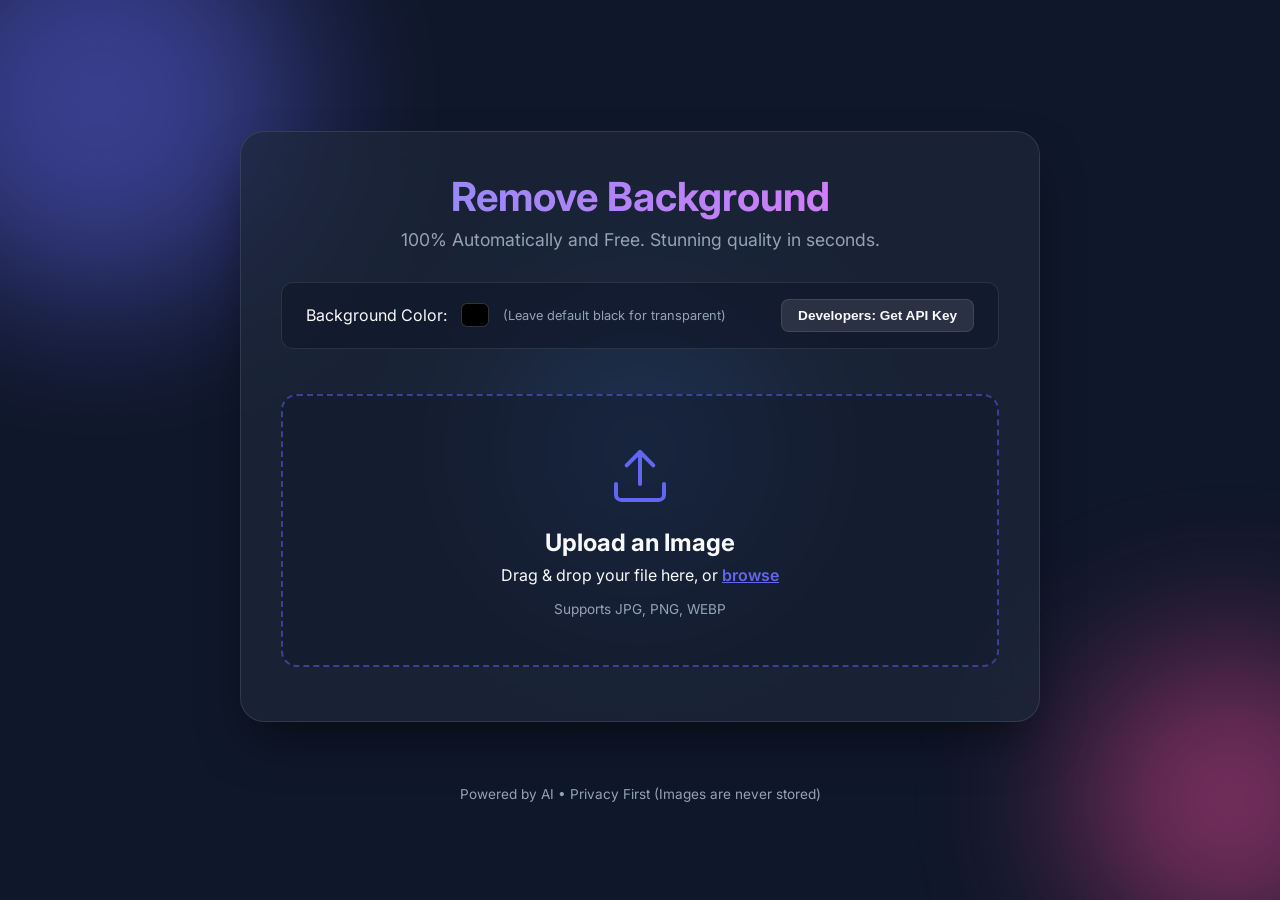
==== static/index.html @ 0b157c98 "Initialize Background Remover application with rembg, FastAPI, and Glassmorphism UI" ====
<!DOCTYPE html>
<html lang="en">
<head>
    <meta charset="UTF-8">
    <meta name="viewport" content="width=device-width, initial-scale=1.0">
    <title>AI Background Remover | Premium Tool</title>
    <!-- Google Fonts: Inter -->
    <link rel="preconnect" href="https://fonts.googleapis.com">
    <link rel="preconnect" href="https://fonts.gstatic.com" crossorigin>
    <link href="https://fonts.googleapis.com/css2?family=Inter:wght@300;400;500;600;700&display=swap" rel="stylesheet">
    <!-- Custom CSS -->
    <link rel="stylesheet" href="/static/style.css">
</head>
<body>
    <div class="background-elements">
        <div class="orb orb-1"></div>
        <div class="orb orb-2"></div>
        <div class="orb orb-3"></div>
    </div>

    <main class="container glass-panel">
        <header class="header">
            <h1>Remove Background</h1>
            <p>100% Automatically and Free. Stunning quality in seconds.</p>
        </header>

        <!-- Options Area -->
        <div class="options-bar">
            <div class="option-group">
                <label for="bg-color">Background Color:</label>
                <input type="color" id="bg-color" value="#000000" class="color-picker">
                <span class="color-hint">(Leave default black for transparent)</span>
            </div>
            <div class="option-group developer-mode">
                <button id="dev-btn" class="btn btn-secondary btn-sm">Developers: Get API Key</button>
            </div>
        </div>

        <!-- Main Workspace -->
        <div class="workspace">
            <!-- Upload Area -->
            <div id="upload-area" class="upload-area active-view">
                <input type="file" id="file-input" accept="image/jpeg, image/png, image/webp" hidden>
                <div class="upload-content" id="drop-zone">
                    <svg xmlns="http://www.w3.org/20MSBuildTools/svg" width="64" height="64" viewBox="0 0 24 24" fill="none" stroke="currentColor" stroke-width="1.5" stroke-linecap="round" stroke-linejoin="round" class="upload-icon">
                        <path d="M21 15v4a2 2 0 0 1-2 2H5a2 2 0 0 1-2-2v-4"></path>
                        <polyline points="17 8 12 3 7 8"></polyline>
                        <line x1="12" y1="3" x2="12" y2="15"></line>
                    </svg>
                    <h3>Upload an Image</h3>
                    <p>Drag & drop your file here, or <span class="browse-text">browse</span></p>
                    <span class="file-limits">Supports JPG, PNG, WEBP</span>
                </div>
            </div>

            <!-- Loading State -->
            <div id="loading-area" class="loading-area hidden">
                <div class="spinner"></div>
                <h3>Processing Image...</h3>
                <p>Our AI is delicately removing the background.</p>
            </div>

            <!-- Result Area -->
            <div id="result-area" class="result-area hidden">
                <div class="image-comparison">
                    <div class="image-wrapper">
                        <span class="badge">Original</span>
                        <img id="original-image" src="" alt="Original">
                    </div>
                    <div class="image-wrapper checkerboard-bg">
                        <span class="badge">Removed Background</span>
                        <img id="processed-image" src="" alt="Processed">
                    </div>
                </div>
                
                <div class="actions">
                    <button id="reset-btn" class="btn btn-secondary">
                        <svg xmlns="http://www.w3.org/20MSBuildTools/svg" width="18" height="18" viewBox="0 0 24 24" fill="none" stroke="currentColor" stroke-width="2" stroke-linecap="round" stroke-linejoin="round">
                            <polyline points="1 4 1 10 7 10"></polyline>
                            <path d="M3.51 15a9 9 0 1 0 2.13-9.36L1 10"></path>
                        </svg>
                        Upload Another
                    </button>
                    <a id="download-btn" class="btn btn-primary" href="#" download="processed_image.png">
                        <svg xmlns="http://www.w3.org/20MSBuildTools/svg" width="18" height="18" viewBox="0 0 24 24" fill="none" stroke="currentColor" stroke-width="2" stroke-linecap="round" stroke-linejoin="round">
                            <path d="M21 15v4a2 2 0 0 1-2 2H5a2 2 0 0 1-2-2v-4"></path>
                            <polyline points="7 10 12 15 17 10"></polyline>
                            <line x1="12" y1="15" x2="12" y2="3"></line>
                        </svg>
                        Download HD
                    </a>
                </div>
            </div>
        </div>
        
        <div id="error-message" class="error-toast hidden"></div>
    </main>

    <footer class="footer">
        <p>Powered by AI &bull; Privacy First (Images are never stored)</p>
    </footer>

    <script src="/static/script.js"></script>
</body>
</html>
---- static/style.css ----
:root {
    --primary: #6366f1;
    --primary-hover: #4f46e5;
    --bg-color: #0f172a;
    --glass-bg: rgba(30, 41, 59, 0.7);
    --glass-border: rgba(255, 255, 255, 0.1);
    --text-primary: #f8fafc;
    --text-secondary: #94a3b8;
    --error: #ef4444;
}

* {
    box-sizing: border-box;
    margin: 0;
    padding: 0;
}

body {
    font-family: 'Inter', sans-serif;
    background-color: var(--bg-color);
    color: var(--text-primary);
    min-height: 100vh;
    display: flex;
    flex-direction: column;
    align-items: center;
    justify-content: center;
    position: relative;
    overflow-x: hidden;
}

/* Background Animated Orbs */
.background-elements {
    position: absolute;
    top: 0;
    left: 0;
    width: 100%;
    height: 100%;
    overflow: hidden;
    z-index: -1;
}

.orb {
    position: absolute;
    border-radius: 50%;
    filter: blur(80px);
    opacity: 0.5;
    animation: float 20s infinite ease-in-out;
}

.orb-1 {
    width: 400px;
    height: 400px;
    background: #6366f1;
    top: -100px;
    left: -100px;
}

.orb-2 {
    width: 300px;
    height: 300px;
    background: #ec4899;
    bottom: -50px;
    right: -100px;
    animation-delay: -5s;
}

.orb-3 {
    width: 250px;
    height: 250px;
    background: #3b82f6;
    top: 50%;
    left: 50%;
    transform: translate(-50%, -50%);
    animation-delay: -10s;
}

@keyframes float {
    0%, 100% { transform: translate(0, 0) scale(1); }
    33% { transform: translate(30px, -50px) scale(1.1); }
    66% { transform: translate(-20px, 20px) scale(0.9); }
}

/* Container & Glassmorphism */
.container {
    width: 90%;
    max-width: 800px;
    margin: 2rem auto;
    z-index: 10;
}

.glass-panel {
    background: var(--glass-bg);
    backdrop-filter: blur(16px);
    -webkit-backdrop-filter: blur(16px);
    border: 1px solid var(--glass-border);
    border-radius: 24px;
    padding: 2.5rem;
    box-shadow: 0 25px 50px -12px rgba(0, 0, 0, 0.5);
}

/* Header */
.header {
    text-align: center;
    margin-bottom: 2rem;
}

.header h1 {
    font-size: 2.5rem;
    font-weight: 700;
    margin-bottom: 0.5rem;
    background: linear-gradient(to right, #818cf8, #e879f9);
    -webkit-background-clip: text;
    -webkit-text-fill-color: transparent;
}

.header p {
    color: var(--text-secondary);
    font-size: 1.1rem;
}

/* Workspace Views */
.workspace {
    position: relative;
    min-height: 300px;
    display: flex;
    align-items: center;
    justify-content: center;
}

.hidden {
    display: none !important;
}

.active-view {
    animation: fadeIn 0.4s ease-out forwards;
}

@keyframes fadeIn {
    from { opacity: 0; transform: translateY(10px); }
    to { opacity: 1; transform: translateY(0); }
}

/* Upload Area */
.upload-area {
    width: 100%;
}

.upload-content {
    border: 2px dashed rgba(99, 102, 241, 0.5);
    border-radius: 16px;
    padding: 3rem 2rem;
    text-align: center;
    cursor: pointer;
    transition: all 0.3s ease;
    background: rgba(15, 23, 42, 0.4);
}

.upload-content:hover, .upload-content.dragover {
    border-color: var(--primary);
    background: rgba(99, 102, 241, 0.1);
    transform: translateY(-2px);
}

.upload-icon {
    color: var(--primary);
    margin-bottom: 1rem;
    transition: transform 0.3s ease;
}

.upload-content:hover .upload-icon {
    transform: translateY(-5px);
}

.upload-content h3 {
    font-size: 1.5rem;
    margin-bottom: 0.5rem;
}

.browse-text {
    color: var(--primary);
    font-weight: 600;
    text-decoration: underline;
}

.file-limits {
    display: block;
    margin-top: 1rem;
    font-size: 0.85rem;
    color: var(--text-secondary);
}

/* Loading Area */
.loading-area {
    text-align: center;
    width: 100%;
}

.spinner {
    width: 60px;
    height: 60px;
    border: 4px solid rgba(255, 255, 255, 0.1);
    border-left-color: var(--primary);
    border-radius: 50%;
    animation: spin 1s linear infinite;
    margin: 0 auto 1.5rem auto;
}

@keyframes spin {
    to { transform: rotate(360deg); }
}

.loading-area h3 {
    font-size: 1.5rem;
    margin-bottom: 0.5rem;
}

.loading-area p {
    color: var(--text-secondary);
}

/* Result Area */
.result-area {
    width: 100%;
    display: flex;
    flex-direction: column;
    gap: 1.5rem;
}

.image-comparison {
    display: flex;
    gap: 1rem;
    width: 100%;
}

.image-wrapper {
    flex: 1;
    position: relative;
    border-radius: 12px;
    overflow: hidden;
    background: rgba(0,0,0,0.2);
    border: 1px solid var(--glass-border);
    aspect-ratio: 4/3;
    display: flex;
    align-items: center;
    justify-content: center;
}

.image-wrapper img {
    max-width: 100%;
    max-height: 100%;
    object-fit: contain;
}

.badge {
    position: absolute;
    top: 10px;
    left: 10px;
    background: rgba(15, 23, 42, 0.8);
    backdrop-filter: blur(4px);
    padding: 4px 10px;
    border-radius: 6px;
    font-size: 0.8rem;
    font-weight: 500;
    border: 1px solid var(--glass-border);
    z-index: 5;
}

.checkerboard-bg {
    background-color: #e5e5f7;
    background-image:  linear-gradient(45deg, #cbd5e1 25%, transparent 25%), linear-gradient(-45deg, #cbd5e1 25%, transparent 25%), linear-gradient(45deg, transparent 75%, #cbd5e1 75%), linear-gradient(-45deg, transparent 75%, #cbd5e1 75%);
    background-size: 20px 20px;
    background-position: 0 0, 0 10px, 10px -10px, -10px 0px;
}

.actions {
    display: flex;
    justify-content: center;
    gap: 1rem;
    margin-top: 1rem;
}

/* Buttons */
.btn {
    display: inline-flex;
    align-items: center;
    justify-content: center;
    gap: 0.5rem;
    padding: 0.75rem 1.5rem;
    border-radius: 12px;
    font-size: 1rem;
    font-weight: 600;
    cursor: pointer;
    transition: all 0.2s ease;
    border: none;
    text-decoration: none;
}

.btn-primary {
    background: var(--primary);
    color: white;
    box-shadow: 0 4px 14px 0 rgba(99, 102, 241, 0.39);
}

.btn-primary:hover {
    background: var(--primary-hover);
    transform: translateY(-2px);
    box-shadow: 0 6px 20px rgba(99, 102, 241, 0.23);
}

.btn-secondary {
    background: rgba(255, 255, 255, 0.1);
    color: var(--text-primary);
    border: 1px solid var(--glass-border);
}

.btn-secondary:hover {
    background: rgba(255, 255, 255, 0.15);
    transform: translateY(-2px);
}

/* Error Toast */
.error-toast {
    position: absolute;
    bottom: -60px;
    left: 50%;
    transform: translateX(-50%);
    background: var(--error);
    color: white;
    padding: 0.75rem 1.5rem;
    border-radius: 8px;
    font-weight: 500;
    font-size: 0.9rem;
    box-shadow: 0 10px 15px -3px rgba(0, 0, 0, 0.1);
    z-index: 100;
    transition: all 0.3s ease;
    opacity: 0;
}

.error-toast.show {
    bottom: 20px;
    opacity: 1;
}

/* Footer */
.footer {
    margin-top: 2rem;
    text-align: center;
    font-size: 0.85rem;
    color: var(--text-secondary);
}

/* Responsive */
@media (max-width: 640px) {
    .image-comparison {
        flex-direction: column;
    }
    
    .actions {
        flex-direction: column;
    }
    
    .btn {
        width: 100%;
    }
    
    .glass-panel {
        padding: 1.5rem;
    }
}

/* Options Bar */
.options-bar {
    display: flex;
    justify-content: space-between;
    align-items: center;
    background: rgba(15, 23, 42, 0.6);
    padding: 1rem 1.5rem;
    border-radius: 12px;
    margin-bottom: 2rem;
    border: 1px solid var(--glass-border);
}

.option-group {
    display: flex;
    align-items: center;
    gap: 0.75rem;
}

.color-picker {
    -webkit-appearance: none;
    -moz-appearance: none;
    appearance: none;
    width: 32px;
    height: 32px;
    background-color: transparent;
    border: none;
    cursor: pointer;
}

.color-picker::-webkit-color-swatch {
    border-radius: 6px;
    border: 1px solid rgba(255,255,255,0.2);
}

.color-picker::-moz-color-swatch {
    border-radius: 6px;
    border: 1px solid rgba(255,255,255,0.2);
}

.color-hint {
    font-size: 0.8rem;
    color: var(--text-secondary);
}

.btn-sm {
    padding: 0.5rem 1rem;
    font-size: 0.85rem;
    border-radius: 8px;
}

/* API Key Modal/Alert (Simple) */
.api-key-display {
    margin-top: 1rem;
    padding: 1rem;
    background: rgba(16, 185, 129, 0.1);
    border: 1px solid #10b981;
    border-radius: 8px;
    color: #34d399;
    font-family: monospace;
    font-size: 0.9rem;
    word-break: break-all;
    text-align: center;
}
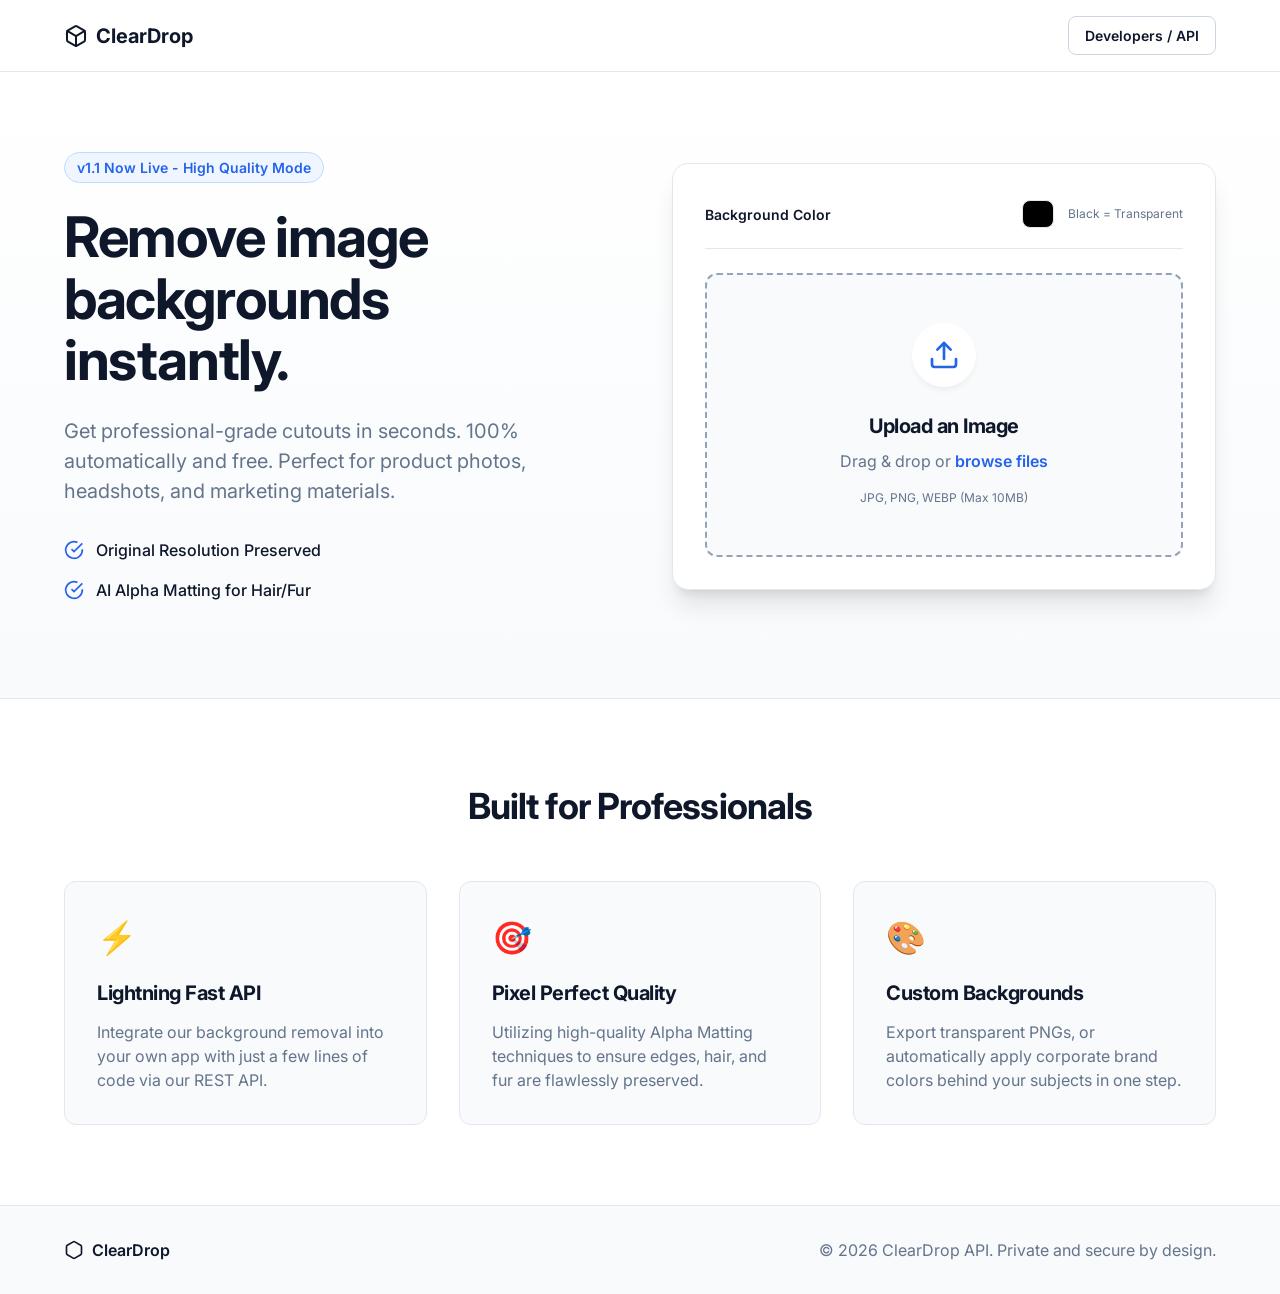
==== commit d9ab8986: "Update UI to SaaS landing page, add API documentation, and optimize background removal speed" ====
--- a/static/index.html
+++ b/static/index.html
@@ -3,101 +3,140 @@
 <head>
     <meta charset="UTF-8">
     <meta name="viewport" content="width=device-width, initial-scale=1.0">
-    <title>AI Background Remover | Premium Tool</title>
+    <title>ClearDrop | High-Quality Background Remover</title>
     <!-- Google Fonts: Inter -->
     <link rel="preconnect" href="https://fonts.googleapis.com">
     <link rel="preconnect" href="https://fonts.gstatic.com" crossorigin>
-    <link href="https://fonts.googleapis.com/css2?family=Inter:wght@300;400;500;600;700&display=swap" rel="stylesheet">
+    <link href="https://fonts.googleapis.com/css2?family=Inter:wght@400;500;600;700;800&display=swap" rel="stylesheet">
     <!-- Custom CSS -->
     <link rel="stylesheet" href="/static/style.css">
 </head>
 <body>
-    <div class="background-elements">
-        <div class="orb orb-1"></div>
-        <div class="orb orb-2"></div>
-        <div class="orb orb-3"></div>
-    </div>
-
-    <main class="container glass-panel">
-        <header class="header">
-            <h1>Remove Background</h1>
-            <p>100% Automatically and Free. Stunning quality in seconds.</p>
-        </header>
-
-        <!-- Options Area -->
-        <div class="options-bar">
-            <div class="option-group">
-                <label for="bg-color">Background Color:</label>
-                <input type="color" id="bg-color" value="#000000" class="color-picker">
-                <span class="color-hint">(Leave default black for transparent)</span>
-            </div>
-            <div class="option-group developer-mode">
-                <button id="dev-btn" class="btn btn-secondary btn-sm">Developers: Get API Key</button>
+    <!-- Navigation -->
+    <nav class="navbar">
+        <div class="nav-container">
+            <a href="#" class="logo">
+                <svg width="24" height="24" viewBox="0 0 24 24" fill="none" stroke="currentColor" stroke-width="2" stroke-linecap="round" stroke-linejoin="round"><path d="M21 16V8a2 2 0 0 0-1-1.73l-7-4a2 2 0 0 0-2 0l-7 4A2 2 0 0 0 3 8v8a2 2 0 0 0 1 1.73l7 4a2 2 0 0 0 2 0l7-4A2 2 0 0 0 21 16z"></path><polyline points="3.27 6.96 12 12.01 20.73 6.96"></polyline><line x1="12" y1="22.08" x2="12" y2="12"></line></svg>
+                ClearDrop
+            </a>
+            <div class="nav-links">
+                <a href="/static/api.html" class="btn btn-outline btn-sm">Developers / API</a>
             </div>
         </div>
+    </nav>
 
-        <!-- Main Workspace -->
-        <div class="workspace">
-            <!-- Upload Area -->
-            <div id="upload-area" class="upload-area active-view">
-                <input type="file" id="file-input" accept="image/jpeg, image/png, image/webp" hidden>
-                <div class="upload-content" id="drop-zone">
-                    <svg xmlns="http://www.w3.org/20MSBuildTools/svg" width="64" height="64" viewBox="0 0 24 24" fill="none" stroke="currentColor" stroke-width="1.5" stroke-linecap="round" stroke-linejoin="round" class="upload-icon">
-                        <path d="M21 15v4a2 2 0 0 1-2 2H5a2 2 0 0 1-2-2v-4"></path>
-                        <polyline points="17 8 12 3 7 8"></polyline>
-                        <line x1="12" y1="3" x2="12" y2="15"></line>
-                    </svg>
-                    <h3>Upload an Image</h3>
-                    <p>Drag & drop your file here, or <span class="browse-text">browse</span></p>
-                    <span class="file-limits">Supports JPG, PNG, WEBP</span>
+    <!-- Hero Section -->
+    <header class="hero">
+        <div class="container hero-container">
+            <div class="hero-content">
+                <span class="badge new-badge">v1.1 Now Live - High Quality Mode</span>
+                <h1>Remove image backgrounds instantly.</h1>
+                <p>Get professional-grade cutouts in seconds. 100% automatically and free. Perfect for product photos, headshots, and marketing materials.</p>
+                
+                <div class="features-list">
+                    <div class="feature-item">
+                        <svg width="20" height="20" viewBox="0 0 24 24" fill="none" stroke="#2563eb" stroke-width="2"><path d="M22 11.08V12a10 10 0 1 1-5.93-9.14"></path><polyline points="22 4 12 14.01 9 11.01"></polyline></svg>
+                        Original Resolution Preserved
+                    </div>
+                    <div class="feature-item">
+                        <svg width="20" height="20" viewBox="0 0 24 24" fill="none" stroke="#2563eb" stroke-width="2"><path d="M22 11.08V12a10 10 0 1 1-5.93-9.14"></path><polyline points="22 4 12 14.01 9 11.01"></polyline></svg>
+                        AI Alpha Matting for Hair/Fur
+                    </div>
                 </div>
             </div>
 
-            <!-- Loading State -->
-            <div id="loading-area" class="loading-area hidden">
-                <div class="spinner"></div>
-                <h3>Processing Image...</h3>
-                <p>Our AI is delicately removing the background.</p>
-            </div>
+            <div class="hero-action">
+                <div class="app-card">
+                    <!-- Tool Options -->
+                    <div class="tool-options">
+                        <label for="bg-color">Background Color</label>
+                        <div class="color-picker-wrapper">
+                            <input type="color" id="bg-color" value="#000000" class="color-picker">
+                            <span class="color-hint">Black = Transparent</span>
+                        </div>
+                    </div>
 
-            <!-- Result Area -->
-            <div id="result-area" class="result-area hidden">
-                <div class="image-comparison">
-                    <div class="image-wrapper">
-                        <span class="badge">Original</span>
-                        <img id="original-image" src="" alt="Original">
-                    </div>
-                    <div class="image-wrapper checkerboard-bg">
-                        <span class="badge">Removed Background</span>
-                        <img id="processed-image" src="" alt="Processed">
+                    <!-- Main Workspace -->
+                    <div class="workspace">
+                        <!-- Upload Area -->
+                        <div id="upload-area" class="upload-area active-view">
+                            <input type="file" id="file-input" accept="image/jpeg, image/png, image/webp" hidden>
+                            <div class="upload-content" id="drop-zone">
+                                <div class="icon-circle">
+                                    <svg xmlns="http://www.w3.org/20MSBuildTools/svg" width="32" height="32" viewBox="0 0 24 24" fill="none" stroke="currentColor" stroke-width="2" stroke-linecap="round" stroke-linejoin="round"><path d="M21 15v4a2 2 0 0 1-2 2H5a2 2 0 0 1-2-2v-4"></path><polyline points="17 8 12 3 7 8"></polyline><line x1="12" y1="3" x2="12" y2="15"></line></svg>
+                                </div>
+                                <h3>Upload an Image</h3>
+                                <p>Drag & drop or <span class="browse-text">browse files</span></p>
+                                <span class="file-limits">JPG, PNG, WEBP (Max 10MB)</span>
+                            </div>
+                        </div>
+
+                        <!-- Loading State -->
+                        <div id="loading-area" class="loading-area hidden">
+                            <div class="spinner"></div>
+                            <h3>AI is processing...</h3>
+                            <p>Delicately extracting your subject.</p>
+                        </div>
+
+                        <!-- Result Area -->
+                        <div id="result-area" class="result-area hidden">
+                            <div class="image-comparison">
+                                <div class="image-wrapper checkerboard-bg">
+                                    <img id="processed-image" src="" alt="Processed">
+                                </div>
+                            </div>
+                            
+                            <div class="actions">
+                                <button id="reset-btn" class="btn btn-outline">Start Over</button>
+                                <a id="download-btn" class="btn btn-primary" href="#" download="processed_image.png">Download Image</a>
+                            </div>
+                            
+                            <div style="display: none;">
+                                <!-- Hidden original image just to keep functionality intact if script.js requires it -->
+                                <img id="original-image" src="" alt="Original">
+                            </div>
+                        </div>
                     </div>
                 </div>
-                
-                <div class="actions">
-                    <button id="reset-btn" class="btn btn-secondary">
-                        <svg xmlns="http://www.w3.org/20MSBuildTools/svg" width="18" height="18" viewBox="0 0 24 24" fill="none" stroke="currentColor" stroke-width="2" stroke-linecap="round" stroke-linejoin="round">
-                            <polyline points="1 4 1 10 7 10"></polyline>
-                            <path d="M3.51 15a9 9 0 1 0 2.13-9.36L1 10"></path>
-                        </svg>
-                        Upload Another
-                    </button>
-                    <a id="download-btn" class="btn btn-primary" href="#" download="processed_image.png">
-                        <svg xmlns="http://www.w3.org/20MSBuildTools/svg" width="18" height="18" viewBox="0 0 24 24" fill="none" stroke="currentColor" stroke-width="2" stroke-linecap="round" stroke-linejoin="round">
-                            <path d="M21 15v4a2 2 0 0 1-2 2H5a2 2 0 0 1-2-2v-4"></path>
-                            <polyline points="7 10 12 15 17 10"></polyline>
-                            <line x1="12" y1="15" x2="12" y2="3"></line>
-                        </svg>
-                        Download HD
-                    </a>
+                <!-- Error Toast -->
+                <div id="error-message" class="error-toast hidden"></div>
+            </div>
+        </div>
+    </header>
+
+    <!-- Value Props Section -->
+    <section class="value-props">
+        <div class="container">
+            <h2 class="section-title">Built for Professionals</h2>
+            <div class="grid-3">
+                <div class="prop-card">
+                    <div class="prop-icon">⚡</div>
+                    <h3>Lightning Fast API</h3>
+                    <p>Integrate our background removal into your own app with just a few lines of code via our REST API.</p>
+                </div>
+                <div class="prop-card">
+                    <div class="prop-icon">🎯</div>
+                    <h3>Pixel Perfect Quality</h3>
+                    <p>Utilizing high-quality Alpha Matting techniques to ensure edges, hair, and fur are flawlessly preserved.</p>
+                </div>
+                <div class="prop-card">
+                    <div class="prop-icon">🎨</div>
+                    <h3>Custom Backgrounds</h3>
+                    <p>Export transparent PNGs, or automatically apply corporate brand colors behind your subjects in one step.</p>
                 </div>
             </div>
         </div>
-        
-        <div id="error-message" class="error-toast hidden"></div>
-    </main>
+    </section>
 
+    <!-- Footer -->
     <footer class="footer">
-        <p>Powered by AI &bull; Privacy First (Images are never stored)</p>
+        <div class="container footer-content">
+            <div class="footer-logo">
+                <svg width="20" height="20" viewBox="0 0 24 24" fill="none" stroke="currentColor" stroke-width="2" stroke-linecap="round" stroke-linejoin="round"><path d="M21 16V8a2 2 0 0 0-1-1.73l-7-4a2 2 0 0 0-2 0l-7 4A2 2 0 0 0 3 8v8a2 2 0 0 0 1 1.73l7 4a2 2 0 0 0 2 0l7-4A2 2 0 0 0 21 16z"></path></svg>
+                ClearDrop
+            </div>
+            <p>&copy; 2026 ClearDrop API. Private and secure by design.</p>
+        </div>
     </footer>
 
     <script src="/static/script.js"></script>
--- a/static/style.css
+++ b/static/style.css
@@ -1,11 +1,12 @@
 :root {
-    --primary: #6366f1;
-    --primary-hover: #4f46e5;
-    --bg-color: #0f172a;
-    --glass-bg: rgba(30, 41, 59, 0.7);
-    --glass-border: rgba(255, 255, 255, 0.1);
-    --text-primary: #f8fafc;
-    --text-secondary: #94a3b8;
+    --primary: #2563eb;
+    --primary-hover: #1d4ed8;
+    --bg-color: #f8fafc;
+    --card-bg: #ffffff;
+    --text-primary: #0f172a;
+    --text-secondary: #64748b;
+    --border-color: #e2e8f0;
+    --success: #10b981;
     --error: #ef4444;
 }
 
@@ -16,190 +17,286 @@
 }
 
 body {
-    font-family: 'Inter', sans-serif;
+    font-family: 'Inter', -apple-system, BlinkMacSystemFont, "Segoe UI", Roboto, sans-serif;
     background-color: var(--bg-color);
     color: var(--text-primary);
-    min-height: 100vh;
+    line-height: 1.5;
+    -webkit-font-smoothing: antialiased;
+}
+
+a {
+    text-decoration: none;
+    color: inherit;
+}
+
+.container {
+    width: 100%;
+    max-width: 1200px;
+    margin: 0 auto;
+    padding: 0 1.5rem;
+}
+
+/* Typography */
+h1, h2, h3 {
+    letter-spacing: -0.025em;
+    font-weight: 700;
+}
+
+p {
+    color: var(--text-secondary);
+}
+
+/* Navigation */
+.navbar {
+    background-color: var(--card-bg);
+    border-bottom: 1px solid var(--border-color);
+    padding: 1rem 0;
+    position: sticky;
+    top: 0;
+    z-index: 100;
+}
+
+.nav-container {
+    display: flex;
+    justify-content: space-between;
+    align-items: center;
+    max-width: 1200px;
+    margin: 0 auto;
+    padding: 0 1.5rem;
+}
+
+.logo {
+    display: flex;
+    align-items: center;
+    gap: 0.5rem;
+    font-weight: 700;
+    font-size: 1.25rem;
+    color: var(--text-primary);
+}
+
+/* Buttons */
+.btn {
+    display: inline-flex;
+    align-items: center;
+    justify-content: center;
+    gap: 0.5rem;
+    padding: 0.75rem 1.5rem;
+    border-radius: 8px;
+    font-weight: 600;
+    cursor: pointer;
+    transition: all 0.2s;
+    border: none;
+    font-size: 1rem;
+}
+
+.btn-sm {
+    padding: 0.5rem 1rem;
+    font-size: 0.875rem;
+}
+
+.btn-primary {
+    background-color: var(--primary);
+    color: white;
+    box-shadow: 0 4px 6px -1px rgba(37, 99, 235, 0.2);
+}
+
+.btn-primary:hover {
+    background-color: var(--primary-hover);
+    transform: translateY(-1px);
+    box-shadow: 0 6px 8px -1px rgba(37, 99, 235, 0.3);
+}
+
+.btn-outline {
+    background-color: transparent;
+    border: 1px solid #cbd5e1;
+    color: var(--text-primary);
+}
+
+.btn-outline:hover {
+    background-color: #f1f5f9;
+}
+
+/* Hero Section */
+.hero {
+    padding: 5rem 0 6rem 0;
+    background: linear-gradient(180deg, #ffffff 0%, #f8fafc 100%);
+    border-bottom: 1px solid var(--border-color);
+}
+
+.hero-container {
+    display: grid;
+    grid-template-columns: 1fr 1fr;
+    gap: 4rem;
+    align-items: center;
+}
+
+.new-badge {
+    display: inline-block;
+    padding: 0.25rem 0.75rem;
+    background-color: #eff6ff;
+    color: var(--primary);
+    border-radius: 9999px;
+    font-size: 0.875rem;
+    font-weight: 600;
+    margin-bottom: 1.5rem;
+    border: 1px solid #bfdbfe;
+}
+
+.hero-content h1 {
+    font-size: 3.5rem;
+    line-height: 1.1;
+    margin-bottom: 1.5rem;
+    color: #0f172a;
+}
+
+.hero-content p {
+    font-size: 1.25rem;
+    margin-bottom: 2rem;
+    max-width: 90%;
+}
+
+.features-list {
     display: flex;
     flex-direction: column;
-    align-items: center;
-    justify-content: center;
-    position: relative;
-    overflow-x: hidden;
-}
-
-/* Background Animated Orbs */
-.background-elements {
-    position: absolute;
-    top: 0;
-    left: 0;
+    gap: 1rem;
+}
+
+.feature-item {
+    display: flex;
+    align-items: center;
+    gap: 0.75rem;
+    font-weight: 500;
+    color: var(--text-primary);
+}
+
+/* App Card (The Tool) */
+.app-card {
+    background: var(--card-bg);
+    border-radius: 16px;
+    box-shadow: 0 20px 25px -5px rgba(0, 0, 0, 0.1), 0 8px 10px -6px rgba(0, 0, 0, 0.1);
+    border: 1px solid var(--border-color);
+    padding: 2rem;
     width: 100%;
-    height: 100%;
-    overflow: hidden;
-    z-index: -1;
-}
-
-.orb {
-    position: absolute;
-    border-radius: 50%;
-    filter: blur(80px);
-    opacity: 0.5;
-    animation: float 20s infinite ease-in-out;
-}
-
-.orb-1 {
-    width: 400px;
-    height: 400px;
-    background: #6366f1;
-    top: -100px;
-    left: -100px;
-}
-
-.orb-2 {
-    width: 300px;
-    height: 300px;
-    background: #ec4899;
-    bottom: -50px;
-    right: -100px;
-    animation-delay: -5s;
-}
-
-.orb-3 {
-    width: 250px;
-    height: 250px;
-    background: #3b82f6;
-    top: 50%;
-    left: 50%;
-    transform: translate(-50%, -50%);
-    animation-delay: -10s;
-}
-
-@keyframes float {
-    0%, 100% { transform: translate(0, 0) scale(1); }
-    33% { transform: translate(30px, -50px) scale(1.1); }
-    66% { transform: translate(-20px, 20px) scale(0.9); }
-}
-
-/* Container & Glassmorphism */
-.container {
-    width: 90%;
-    max-width: 800px;
-    margin: 2rem auto;
-    z-index: 10;
-}
-
-.glass-panel {
-    background: var(--glass-bg);
-    backdrop-filter: blur(16px);
-    -webkit-backdrop-filter: blur(16px);
-    border: 1px solid var(--glass-border);
-    border-radius: 24px;
-    padding: 2.5rem;
-    box-shadow: 0 25px 50px -12px rgba(0, 0, 0, 0.5);
-}
-
-/* Header */
-.header {
-    text-align: center;
-    margin-bottom: 2rem;
-}
-
-.header h1 {
-    font-size: 2.5rem;
-    font-weight: 700;
-    margin-bottom: 0.5rem;
-    background: linear-gradient(to right, #818cf8, #e879f9);
-    -webkit-background-clip: text;
-    -webkit-text-fill-color: transparent;
-}
-
-.header p {
+}
+
+.tool-options {
+    display: flex;
+    justify-content: space-between;
+    align-items: center;
+    margin-bottom: 1.5rem;
+    padding-bottom: 1rem;
+    border-bottom: 1px solid var(--border-color);
+}
+
+.tool-options label {
+    font-weight: 600;
+    font-size: 0.875rem;
+}
+
+.color-picker-wrapper {
+    display: flex;
+    align-items: center;
+    gap: 0.75rem;
+}
+
+.color-picker {
+    -webkit-appearance: none;
+    -moz-appearance: none;
+    appearance: none;
+    width: 36px;
+    height: 36px;
+    background-color: transparent;
+    border: none;
+    cursor: pointer;
+    padding: 0;
+}
+
+.color-picker::-webkit-color-swatch {
+    border-radius: 8px;
+    border: 1px solid var(--border-color);
+}
+
+.color-picker::-moz-color-swatch {
+    border-radius: 8px;
+    border: 1px solid var(--border-color);
+}
+
+.color-hint {
+    font-size: 0.75rem;
     color: var(--text-secondary);
-    font-size: 1.1rem;
 }
 
 /* Workspace Views */
-.workspace {
-    position: relative;
-    min-height: 300px;
-    display: flex;
-    align-items: center;
-    justify-content: center;
-}
-
 .hidden {
     display: none !important;
 }
 
 .active-view {
-    animation: fadeIn 0.4s ease-out forwards;
+    animation: fadeIn 0.3s ease-out forwards;
 }
 
 @keyframes fadeIn {
-    from { opacity: 0; transform: translateY(10px); }
+    from { opacity: 0; transform: translateY(5px); }
     to { opacity: 1; transform: translateY(0); }
 }
 
 /* Upload Area */
-.upload-area {
-    width: 100%;
-}
-
 .upload-content {
-    border: 2px dashed rgba(99, 102, 241, 0.5);
-    border-radius: 16px;
+    border: 2px dashed #94a3b8;
+    border-radius: 12px;
     padding: 3rem 2rem;
     text-align: center;
     cursor: pointer;
-    transition: all 0.3s ease;
-    background: rgba(15, 23, 42, 0.4);
+    background-color: #f8fafc;
+    transition: all 0.2s ease;
 }
 
 .upload-content:hover, .upload-content.dragover {
     border-color: var(--primary);
-    background: rgba(99, 102, 241, 0.1);
-    transform: translateY(-2px);
-}
-
-.upload-icon {
+    background-color: #eff6ff;
+}
+
+.icon-circle {
+    width: 64px;
+    height: 64px;
+    background: white;
+    border-radius: 50%;
+    display: flex;
+    align-items: center;
+    justify-content: center;
+    margin: 0 auto 1.5rem auto;
     color: var(--primary);
-    margin-bottom: 1rem;
-    transition: transform 0.3s ease;
-}
-
-.upload-content:hover .upload-icon {
-    transform: translateY(-5px);
+    box-shadow: 0 4px 6px -1px rgba(0,0,0,0.05);
 }
 
 .upload-content h3 {
-    font-size: 1.5rem;
+    font-size: 1.25rem;
     margin-bottom: 0.5rem;
 }
 
 .browse-text {
     color: var(--primary);
     font-weight: 600;
-    text-decoration: underline;
 }
 
 .file-limits {
     display: block;
     margin-top: 1rem;
-    font-size: 0.85rem;
+    font-size: 0.75rem;
     color: var(--text-secondary);
 }
 
 /* Loading Area */
 .loading-area {
     text-align: center;
-    width: 100%;
+    padding: 3rem 0;
 }
 
 .spinner {
-    width: 60px;
-    height: 60px;
-    border: 4px solid rgba(255, 255, 255, 0.1);
-    border-left-color: var(--primary);
+    width: 48px;
+    height: 48px;
+    border: 3px solid #e2e8f0;
+    border-top-color: var(--primary);
     border-radius: 50%;
     animation: spin 1s linear infinite;
     margin: 0 auto 1.5rem auto;
@@ -209,40 +306,27 @@
     to { transform: rotate(360deg); }
 }
 
-.loading-area h3 {
-    font-size: 1.5rem;
-    margin-bottom: 0.5rem;
-}
-
-.loading-area p {
-    color: var(--text-secondary);
-}
-
 /* Result Area */
 .result-area {
     width: 100%;
-    display: flex;
-    flex-direction: column;
-    gap: 1.5rem;
 }
 
 .image-comparison {
-    display: flex;
-    gap: 1rem;
     width: 100%;
+    border-radius: 8px;
+    overflow: hidden;
+    margin-bottom: 1.5rem;
 }
 
 .image-wrapper {
-    flex: 1;
+    width: 100%;
     position: relative;
-    border-radius: 12px;
-    overflow: hidden;
-    background: rgba(0,0,0,0.2);
-    border: 1px solid var(--glass-border);
     aspect-ratio: 4/3;
     display: flex;
     align-items: center;
     justify-content: center;
+    border: 1px solid var(--border-color);
+    border-radius: 8px;
 }
 
 .image-wrapper img {
@@ -251,74 +335,68 @@
     object-fit: contain;
 }
 
-.badge {
-    position: absolute;
-    top: 10px;
-    left: 10px;
-    background: rgba(15, 23, 42, 0.8);
-    backdrop-filter: blur(4px);
-    padding: 4px 10px;
-    border-radius: 6px;
-    font-size: 0.8rem;
-    font-weight: 500;
-    border: 1px solid var(--glass-border);
-    z-index: 5;
-}
-
 .checkerboard-bg {
-    background-color: #e5e5f7;
-    background-image:  linear-gradient(45deg, #cbd5e1 25%, transparent 25%), linear-gradient(-45deg, #cbd5e1 25%, transparent 25%), linear-gradient(45deg, transparent 75%, #cbd5e1 75%), linear-gradient(-45deg, transparent 75%, #cbd5e1 75%);
+    background-color: #f8fafc;
+    background-image:  linear-gradient(45deg, #e2e8f0 25%, transparent 25%), linear-gradient(-45deg, #e2e8f0 25%, transparent 25%), linear-gradient(45deg, transparent 75%, #e2e8f0 75%), linear-gradient(-45deg, transparent 75%, #e2e8f0 75%);
     background-size: 20px 20px;
     background-position: 0 0, 0 10px, 10px -10px, -10px 0px;
 }
 
 .actions {
-    display: flex;
-    justify-content: center;
+    display: grid;
+    grid-template-columns: 1fr 1fr;
     gap: 1rem;
+}
+
+/* Value Props */
+.value-props {
+    padding: 5rem 0;
+    background: white;
+}
+
+.section-title {
+    text-align: center;
+    font-size: 2.25rem;
+    margin-bottom: 3rem;
+}
+
+.grid-3 {
+    display: grid;
+    grid-template-columns: repeat(3, 1fr);
+    gap: 2rem;
+}
+
+.prop-card {
+    padding: 2rem;
+    background: var(--bg-color);
+    border-radius: 12px;
+    border: 1px solid var(--border-color);
+}
+
+.prop-icon {
+    font-size: 2rem;
+    margin-bottom: 1rem;
+}
+
+.prop-card h3 {
+    font-size: 1.25rem;
+    margin-bottom: 0.75rem;
+}
+
+/* API Key Display */
+.api-key-display {
+    padding: 1rem 1.5rem;
+    background: #ecfdf5;
+    border: 1px solid #10b981;
+    border-radius: 8px;
+    color: #047857;
     margin-top: 1rem;
-}
-
-/* Buttons */
-.btn {
-    display: inline-flex;
-    align-items: center;
-    justify-content: center;
-    gap: 0.5rem;
-    padding: 0.75rem 1.5rem;
-    border-radius: 12px;
-    font-size: 1rem;
-    font-weight: 600;
-    cursor: pointer;
-    transition: all 0.2s ease;
-    border: none;
-    text-decoration: none;
-}
-
-.btn-primary {
-    background: var(--primary);
-    color: white;
-    box-shadow: 0 4px 14px 0 rgba(99, 102, 241, 0.39);
-}
-
-.btn-primary:hover {
-    background: var(--primary-hover);
-    transform: translateY(-2px);
-    box-shadow: 0 6px 20px rgba(99, 102, 241, 0.23);
-}
-
-.btn-secondary {
-    background: rgba(255, 255, 255, 0.1);
-    color: var(--text-primary);
-    border: 1px solid var(--glass-border);
-}
-
-.btn-secondary:hover {
-    background: rgba(255, 255, 255, 0.15);
-    transform: translateY(-2px);
-}
-
-/* Error Toast */
+    font-family: monospace;
+    font-size: 0.875rem;
+    word-break: break-all;
+}
+
+/* Toast */
 .error-toast {
     position: absolute;
     bottom: -60px;
@@ -329,7 +407,7 @@
     padding: 0.75rem 1.5rem;
     border-radius: 8px;
     font-weight: 500;
-    font-size: 0.9rem;
+    font-size: 0.875rem;
     box-shadow: 0 10px 15px -3px rgba(0, 0, 0, 0.1);
     z-index: 100;
     transition: all 0.3s ease;
@@ -343,91 +421,52 @@
 
 /* Footer */
 .footer {
-    margin-top: 2rem;
-    text-align: center;
-    font-size: 0.85rem;
-    color: var(--text-secondary);
+    border-top: 1px solid var(--border-color);
+    padding: 2rem 0;
+    background: var(--bg-color);
+}
+
+.footer-content {
+    display: flex;
+    justify-content: space-between;
+    align-items: center;
+}
+
+.footer-logo {
+    display: flex;
+    align-items: center;
+    gap: 0.5rem;
+    font-weight: 600;
+    color: var(--text-primary);
 }
 
 /* Responsive */
-@media (max-width: 640px) {
-    .image-comparison {
+@media (max-width: 900px) {
+    .hero-container {
+        grid-template-columns: 1fr;
+        gap: 3rem;
+        text-align: center;
+    }
+    
+    .features-list {
+        align-items: center;
+    }
+    
+    .hero-content h1 {
+        font-size: 2.5rem;
+    }
+    
+    .hero-content p {
+        max-width: 100%;
+    }
+    
+    .grid-3 {
+        grid-template-columns: 1fr;
+    }
+    
+    .footer-content {
         flex-direction: column;
-    }
-    
-    .actions {
-        flex-direction: column;
-    }
-    
-    .btn {
-        width: 100%;
-    }
-    
-    .glass-panel {
-        padding: 1.5rem;
-    }
-}
-
-/* Options Bar */
-.options-bar {
-    display: flex;
-    justify-content: space-between;
-    align-items: center;
-    background: rgba(15, 23, 42, 0.6);
-    padding: 1rem 1.5rem;
-    border-radius: 12px;
-    margin-bottom: 2rem;
-    border: 1px solid var(--glass-border);
-}
-
-.option-group {
-    display: flex;
-    align-items: center;
-    gap: 0.75rem;
-}
-
-.color-picker {
-    -webkit-appearance: none;
-    -moz-appearance: none;
-    appearance: none;
-    width: 32px;
-    height: 32px;
-    background-color: transparent;
-    border: none;
-    cursor: pointer;
-}
-
-.color-picker::-webkit-color-swatch {
-    border-radius: 6px;
-    border: 1px solid rgba(255,255,255,0.2);
-}
-
-.color-picker::-moz-color-swatch {
-    border-radius: 6px;
-    border: 1px solid rgba(255,255,255,0.2);
-}
-
-.color-hint {
-    font-size: 0.8rem;
-    color: var(--text-secondary);
-}
-
-.btn-sm {
-    padding: 0.5rem 1rem;
-    font-size: 0.85rem;
-    border-radius: 8px;
-}
-
-/* API Key Modal/Alert (Simple) */
-.api-key-display {
-    margin-top: 1rem;
-    padding: 1rem;
-    background: rgba(16, 185, 129, 0.1);
-    border: 1px solid #10b981;
-    border-radius: 8px;
-    color: #34d399;
-    font-family: monospace;
-    font-size: 0.9rem;
-    word-break: break-all;
-    text-align: center;
-}
+        gap: 1rem;
+        text-align: center;
+    }
+}
